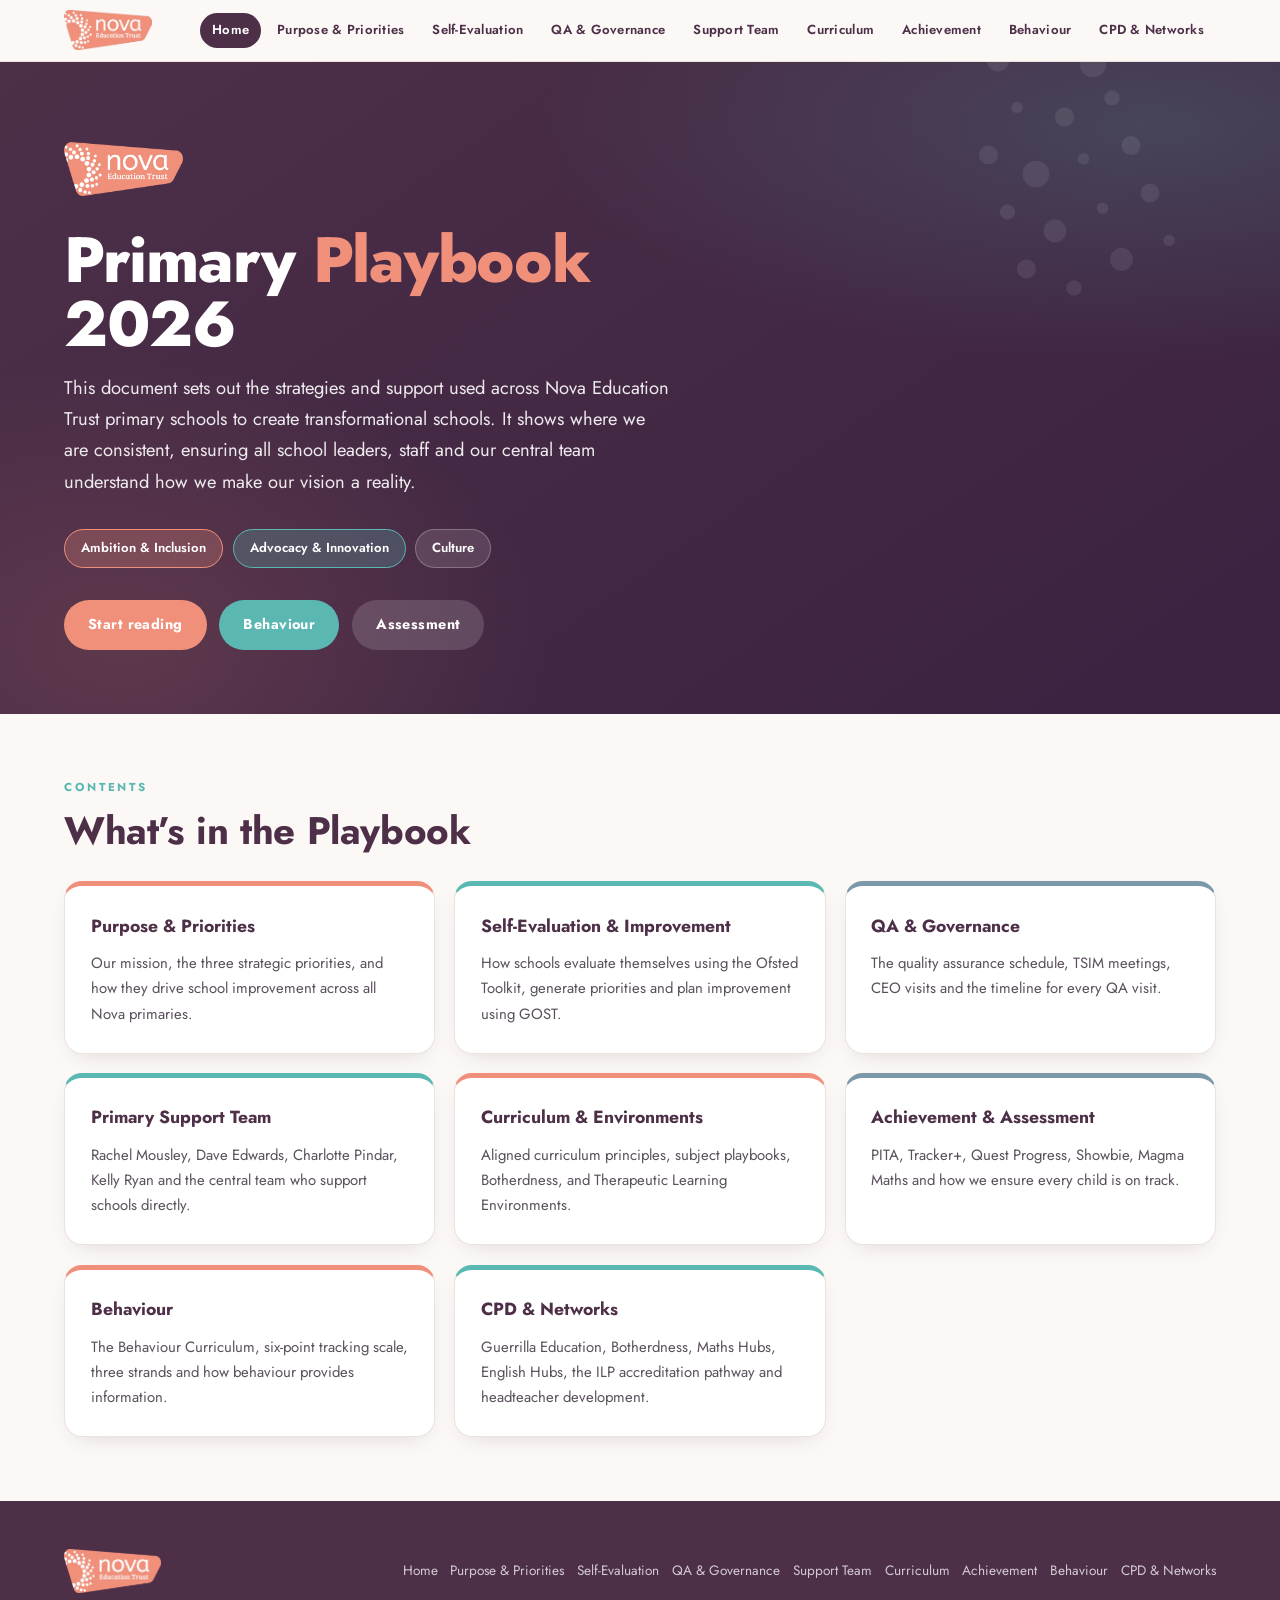
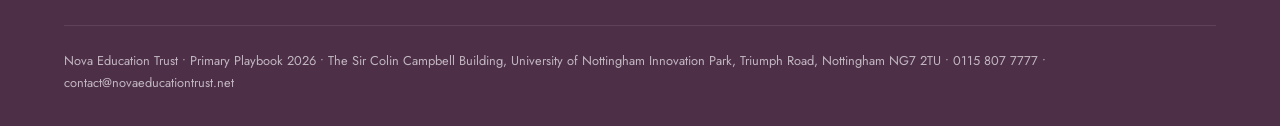
==== index.html @ ba5cb5a9 "Initial commit - Primary Leaders Playbook 26-27" ====
<!DOCTYPE html>
<html lang="en-GB">
<head>
<meta charset="UTF-8">
<meta name="viewport" content="width=device-width,initial-scale=1.0">
<title>Nova Primary Playbook 2026 — Nova Primary Playbook 2026</title>
<link rel="stylesheet" href="style.css">
</head>
<body>
<header class="nav">
  <div class="nav-inner">
    <a class="nav-logo" href="index.html"><img src="assets/nova-logo.png" alt="Nova Education Trust"></a>
    <nav class="links"><a href="index.html" class="active">Home</a><a href="purpose.html">Purpose & Priorities</a><a href="self-evaluation.html">Self-Evaluation</a><a href="governance.html">QA & Governance</a><a href="support-team.html">Support Team</a><a href="curriculum.html">Curriculum</a><a href="achievement.html">Achievement</a><a href="behaviour.html">Behaviour</a><a href="cpd.html">CPD & Networks</a></nav>
    <button class="burger" aria-label="Menu"><span></span><span></span><span></span></button>
  </div>
  <div class="mob-menu"><a href="index.html">Home</a><a href="purpose.html">Purpose & Priorities</a><a href="self-evaluation.html">Self-Evaluation</a><a href="governance.html">QA & Governance</a><a href="support-team.html">Support Team</a><a href="curriculum.html">Curriculum</a><a href="achievement.html">Achievement</a><a href="behaviour.html">Behaviour</a><a href="cpd.html">CPD & Networks</a></div>
</header>

<section class="hero">
  <svg class="hero-dots" viewBox="0 0 200 200" xmlns="http://www.w3.org/2000/svg" aria-hidden="true">
    <circle cx="20" cy="20" r="6" fill="#fff"/><circle cx="45" cy="15" r="4" fill="#fff"/><circle cx="70" cy="22" r="7" fill="#fff"/><circle cx="30" cy="45" r="3" fill="#fff"/><circle cx="55" cy="50" r="5" fill="#fff"/><circle cx="80" cy="40" r="4" fill="#fff"/><circle cx="15" cy="70" r="5" fill="#fff"/><circle cx="40" cy="80" r="7" fill="#fff"/><circle cx="65" cy="72" r="3" fill="#fff"/><circle cx="90" cy="65" r="5" fill="#fff"/><circle cx="25" cy="100" r="4" fill="#fff"/><circle cx="50" cy="110" r="6" fill="#fff"/><circle cx="75" cy="98" r="3" fill="#fff"/><circle cx="100" cy="90" r="5" fill="#fff"/><circle cx="35" cy="130" r="5" fill="#fff"/><circle cx="60" cy="140" r="4" fill="#fff"/><circle cx="85" cy="125" r="6" fill="#fff"/><circle cx="110" cy="115" r="3" fill="#fff"/>
  </svg>
  <div class="wrap">
    <img class="logo" src="assets/nova-logo.png" alt="Nova Education Trust">
    <h1>Primary <span>Playbook</span><br>2026</h1>
    <p class="sub">This document sets out the strategies and support used across Nova Education Trust primary schools to create transformational schools. It shows where we are consistent, ensuring all school leaders, staff and our central team understand how we make our vision a reality.</p>
    <div class="pills">
      <span class="pill c">Ambition &amp; Inclusion</span>
      <span class="pill t">Advocacy &amp; Innovation</span>
      <span class="pill">Culture</span>
    </div>
    <div style="margin-top:2rem;display:flex;gap:.8rem;flex-wrap:wrap">
      <a href="purpose.html" class="btn btn-coral">Start reading</a>
      <a href="behaviour.html" class="btn btn-teal">Behaviour</a>
      <a href="achievement.html" class="btn" style="background:rgba(255,255,255,.15);color:#fff">Assessment</a>
    </div>
  </div>
</section>

<section>
  <div class="wrap">
    <div class="reveal"><div class="eyebrow">Contents</div>
    <h2 class="section-title">What&rsquo;s in the Playbook</h2></div>
    <div class="cards cols-3" style="margin-top:1.8rem">
      <a href="purpose.html" class="card accent-coral reveal" style="text-decoration:none;color:inherit;cursor:pointer">
        <h3>Purpose &amp; Priorities</h3>
        <p>Our mission, the three strategic priorities, and how they drive school improvement across all Nova primaries.</p>
      </a>
      <a href="self-evaluation.html" class="card accent-teal reveal" style="text-decoration:none;color:inherit">
        <h3>Self-Evaluation &amp; Improvement</h3>
        <p>How schools evaluate themselves using the Ofsted Toolkit, generate priorities and plan improvement using GOST.</p>
      </a>
      <a href="governance.html" class="card accent-slate reveal" style="text-decoration:none;color:inherit">
        <h3>QA &amp; Governance</h3>
        <p>The quality assurance schedule, TSIM meetings, CEO visits and the timeline for every QA visit.</p>
      </a>
      <a href="support-team.html" class="card accent-teal reveal" style="text-decoration:none;color:inherit">
        <h3>Primary Support Team</h3>
        <p>Rachel Mousley, Dave Edwards, Charlotte Pindar, Kelly Ryan and the central team who support schools directly.</p>
      </a>
      <a href="curriculum.html" class="card accent-coral reveal" style="text-decoration:none;color:inherit">
        <h3>Curriculum &amp; Environments</h3>
        <p>Aligned curriculum principles, subject playbooks, Botherdness, and Therapeutic Learning Environments.</p>
      </a>
      <a href="achievement.html" class="card accent-slate reveal" style="text-decoration:none;color:inherit">
        <h3>Achievement &amp; Assessment</h3>
        <p>PITA, Tracker+, Quest Progress, Showbie, Magma Maths and how we ensure every child is on track.</p>
      </a>
      <a href="behaviour.html" class="card accent-coral reveal" style="text-decoration:none;color:inherit">
        <h3>Behaviour</h3>
        <p>The Behaviour Curriculum, six-point tracking scale, three strands and how behaviour provides information.</p>
      </a>
      <a href="cpd.html" class="card accent-teal reveal" style="text-decoration:none;color:inherit">
        <h3>CPD &amp; Networks</h3>
        <p>Guerrilla Education, Botherdness, Maths Hubs, English Hubs, the ILP accreditation pathway and headteacher development.</p>
      </a>
    </div>
  </div>
</section>

<footer>
  <div class="wrap">
    <div class="fgrid">
      <img src="assets/nova-logo.png" alt="Nova Education Trust">
      <nav class="fnav"><a href="index.html">Home</a><a href="purpose.html">Purpose & Priorities</a><a href="self-evaluation.html">Self-Evaluation</a><a href="governance.html">QA & Governance</a><a href="support-team.html">Support Team</a><a href="curriculum.html">Curriculum</a><a href="achievement.html">Achievement</a><a href="behaviour.html">Behaviour</a><a href="cpd.html">CPD & Networks</a></nav>
    </div>
    <p class="copy">Nova Education Trust &bull; Primary Playbook 2026 &bull; The Sir Colin Campbell Building, University of Nottingham Innovation Park, Triumph Road, Nottingham NG7 2TU &bull; 0115 807 7777 &bull; contact@novaeducationtrust.net</p>
  </div>
</footer>
<script src="app.js"></script>
</body>
</html>
---- style.css ----
@import url('https://fonts.googleapis.com/css2?family=Jost:wght@300;400;500;600;700;800&family=Lora:ital,wght@0,400;0,600;1,400&display=swap');

:root {
  --coral: #f0907b;
  --coral-dark: #d9755f;
  --coral-tint: #fdeee9;
  --teal: #5ab7b2;
  --teal-dark: #3f9d98;
  --teal-tint: #e7f4f3;
  --slate: #7c98ab;
  --plum: #4d2f48;
  --plum-tint: #f3eef2;
  --ink: #2c2230;
  --paper: #fbf8f6;
  --white: #ffffff;
  --line: #ece3df;
  --display: 'Jost', 'Century Gothic', sans-serif;
  --body: 'Lora', Georgia, serif;
  --shadow: 0 20px 50px -20px rgba(77,47,72,.28);
  --shadow-sm: 0 8px 24px -12px rgba(77,47,72,.22);
}

*, *::before, *::after { box-sizing: border-box; margin: 0; padding: 0; }
html { scroll-behavior: smooth; }
body {
  font-family: var(--body);
  color: var(--ink);
  background: var(--paper);
  line-height: 1.7;
  -webkit-font-smoothing: antialiased;
}
h1,h2,h3,h4,h5,nav,label,.eyebrow,.btn,.tag { font-family: var(--display); }
img { max-width: 100%; height: auto; display: block; }

/* ── NAV ── */
header.nav {
  position: sticky; top: 0; z-index: 200;
  background: rgba(251,248,246,.92);
  backdrop-filter: blur(14px);
  border-bottom: 1px solid var(--line);
}
.nav-inner {
  max-width: 1200px; margin: 0 auto; padding: .65rem 1.5rem;
  display: flex; align-items: center; gap: 1rem; justify-content: space-between;
}
.nav-logo img { height: 40px; }
nav.links { display: flex; flex-wrap: wrap; gap: .25rem; }
nav.links a {
  font-size: .82rem; font-weight: 600; letter-spacing: .02em;
  color: var(--plum); text-decoration: none;
  padding: .4rem .75rem; border-radius: 999px; transition: .2s;
  white-space: nowrap;
}
nav.links a:hover { background: var(--plum-tint); }
nav.links a.active { background: var(--plum); color: #fff; }

/* hamburger */
.burger { display: none; background: none; border: none; cursor: pointer; padding: .4rem; }
.burger span { display: block; width: 22px; height: 2px; background: var(--plum); margin: 4px 0; border-radius: 2px; transition: .3s; }
.mob-menu { display: none; flex-direction: column; gap: .3rem; padding: .8rem 1.5rem 1rem; background: var(--paper); border-bottom: 1px solid var(--line); }
.mob-menu a { font-family: var(--display); font-size: .88rem; font-weight: 600; color: var(--plum); text-decoration: none; padding: .5rem .8rem; border-radius: 8px; }
.mob-menu a:hover { background: var(--plum-tint); }
.mob-menu.open { display: flex; }

/* ── LAYOUT ── */
.wrap { max-width: 1200px; margin: 0 auto; padding: 0 1.5rem; }
section { padding: 4rem 0; position: relative; }
.band { background: var(--white); border-top: 1px solid var(--line); border-bottom: 1px solid var(--line); }
.band-coral { background: var(--coral); color: #fff; }
.band-teal { background: var(--teal); color: #fff; }
.band-plum { background: var(--plum); color: #fff; }
.band-tint { background: var(--teal-tint); }

.eyebrow {
  font-size: .72rem; font-weight: 700; letter-spacing: .25em;
  text-transform: uppercase; color: var(--teal); margin-bottom: .8rem;
}
.band-coral .eyebrow, .band-plum .eyebrow { color: rgba(255,255,255,.75); }
h2.section-title {
  font-size: clamp(1.6rem, 3.2vw, 2.4rem); font-weight: 700;
  color: var(--plum); line-height: 1.1; letter-spacing: -.01em;
}
.band-coral h2.section-title, .band-plum h2.section-title { color: #fff; }
.lead { font-size: 1.08rem; max-width: 66ch; color: #5a4f5c; margin-top: .9rem; font-family: var(--display); font-weight: 400; }
.band-coral .lead, .band-plum .lead { color: rgba(255,255,255,.9); }

/* ── HERO ── */
.hero {
  position: relative; overflow: hidden;
  background: linear-gradient(145deg, var(--plum) 0%, #3a2240 100%);
  color: #fff; padding: 5rem 0 4rem;
}
.hero::before {
  content: ''; position: absolute; inset: 0;
  background: radial-gradient(ellipse 80% 60% at 90% 10%, rgba(90,183,178,.2), transparent 60%),
              radial-gradient(ellipse 60% 80% at 10% 90%, rgba(240,144,123,.15), transparent 55%);
}
.hero .wrap { position: relative; z-index: 2; }
.hero img.logo { height: 54px; margin-bottom: 2rem; }
.hero h1 { font-size: clamp(2.2rem, 5.5vw, 4rem); font-weight: 800; line-height: 1; letter-spacing: -.02em; }
.hero h1 span { color: var(--coral); }
.hero .sub { font-family: var(--display); font-size: 1.15rem; margin-top: 1rem; opacity: .9; max-width: 55ch; font-weight: 400; }
.hero .pills { display: flex; flex-wrap: wrap; gap: .6rem; margin-top: 2rem; }
.pill { background: rgba(255,255,255,.12); border: 1px solid rgba(255,255,255,.25); border-radius: 999px; padding: .45rem 1rem; font-family: var(--display); font-size: .82rem; font-weight: 600; color: #fff; }
.pill.c { background: rgba(240,144,123,.25); border-color: var(--coral); }
.pill.t { background: rgba(90,183,178,.25); border-color: var(--teal); }
.hero-dots { position: absolute; right: -60px; top: -40px; width: 380px; opacity: .08; pointer-events: none; }

/* ── BUTTONS ── */
.btn {
  display: inline-block; text-decoration: none; font-weight: 700;
  font-size: .9rem; letter-spacing: .03em;
  padding: .8rem 1.5rem; border-radius: 999px; transition: .2s; cursor: pointer; border: none;
}
.btn-coral { background: var(--coral); color: #fff; }
.btn-coral:hover { background: var(--coral-dark); transform: translateY(-2px); }
.btn-teal { background: var(--teal); color: #fff; }
.btn-teal:hover { background: var(--teal-dark); transform: translateY(-2px); }
.btn-outline { background: transparent; border: 2px solid var(--plum); color: var(--plum); }
.btn-outline:hover { background: var(--plum); color: #fff; }

/* ── CARDS ── */
.cards { display: grid; gap: 1.2rem; }
.cards.cols-2 { grid-template-columns: repeat(2, 1fr); }
.cards.cols-3 { grid-template-columns: repeat(3, 1fr); }
.cards.cols-4 { grid-template-columns: repeat(4, 1fr); }
.card {
  background: #fff; border: 1px solid var(--line); border-radius: 18px;
  padding: 1.6rem; box-shadow: var(--shadow-sm);
}
.card.accent-coral { border-top: 5px solid var(--coral); }
.card.accent-teal { border-top: 5px solid var(--teal); }
.card.accent-slate { border-top: 5px solid var(--slate); }
.card h3 { font-size: 1.1rem; color: var(--plum); margin-bottom: .6rem; }
.card p { font-size: .93rem; color: #5a4f5c; font-family: var(--display); }
.card ul { list-style: none; margin-top: .6rem; }
.card ul li { font-size: .9rem; font-family: var(--display); color: #4a4050; padding-left: 1.2rem; position: relative; margin-bottom: .4rem; }
.card ul li::before { content: "→"; position: absolute; left: 0; color: var(--teal); font-weight: 700; font-size: .8rem; top: .1em; }

/* ── SPLIT LAYOUT ── */
.split { display: grid; grid-template-columns: 1fr 1fr; gap: 3rem; align-items: start; }
.split.flip { }
.split img { border-radius: 16px; box-shadow: var(--shadow); width: 100%; }

/* ── PRIORITIES ── */
.priority { display: flex; gap: 1.2rem; align-items: flex-start; margin-bottom: 1.4rem; }
.priority .num {
  width: 44px; height: 44px; border-radius: 50%; display: grid; place-items: center;
  font-family: var(--display); font-weight: 800; font-size: 1.1rem; color: #fff; flex-shrink: 0;
}
.priority .num.c { background: var(--coral); }
.priority .num.t { background: var(--teal); }
.priority .num.s { background: var(--slate); }
.priority h4 { font-size: 1.05rem; color: var(--plum); margin-bottom: .2rem; }
.priority p { font-size: .92rem; font-family: var(--display); color: #5a4f5c; }

/* ── STEPS ── */
.steps { display: flex; flex-direction: column; gap: 0; }
.step { display: flex; gap: 1.2rem; padding: 1.1rem 0; border-bottom: 1px solid var(--line); }
.step:last-child { border-bottom: none; }
.step .icon { width: 36px; height: 36px; border-radius: 8px; background: var(--teal-tint); color: var(--teal); display: grid; place-items: center; font-family: var(--display); font-weight: 700; font-size: .85rem; flex-shrink: 0; margin-top: .1rem; }
.step h4 { font-size: .98rem; color: var(--plum); margin-bottom: .15rem; }
.step p { font-size: .88rem; font-family: var(--display); color: #5a4f5c; }

/* ── QA SCHEDULE TABLE ── */
.qa-table-wrap { overflow-x: auto; border-radius: 14px; box-shadow: var(--shadow-sm); margin-top: 1.5rem; }
table.qa { border-collapse: separate; border-spacing: 0; width: 100%; min-width: 700px; background: #fff; }
table.qa th, table.qa td { padding: .65rem .9rem; font-size: .82rem; font-family: var(--display); text-align: left; border-bottom: 1px solid var(--line); vertical-align: middle; }
table.qa thead th { background: var(--plum); color: #fff; font-weight: 700; }
table.qa thead th:first-child { background: var(--plum); }
table.qa tbody th { background: var(--paper); color: var(--plum); font-weight: 700; white-space: nowrap; }
table.qa .safeguarding { background: #fff3e0; color: #b45309; border-radius: 6px; padding: .3rem .5rem; font-size: .76rem; font-weight: 600; display: inline-block; }
table.qa .send { background: var(--teal-tint); color: var(--teal-dark); border-radius: 6px; padding: .3rem .5rem; font-size: .76rem; font-weight: 600; display: inline-block; }
table.qa .tl { background: #e8f4ff; color: #2563eb; border-radius: 6px; padding: .3rem .5rem; font-size: .76rem; font-weight: 600; display: inline-block; }
table.qa .ca { background: var(--plum-tint); color: var(--plum); border-radius: 6px; padding: .3rem .5rem; font-size: .76rem; font-weight: 600; display: inline-block; }
table.qa .beh { background: var(--coral-tint); color: var(--coral-dark); border-radius: 6px; padding: .3rem .5rem; font-size: .76rem; font-weight: 600; display: inline-block; }

/* ── PERSON CARDS ── */
.person { background: #fff; border-radius: 18px; padding: 1.8rem; border-left: 6px solid var(--teal); box-shadow: var(--shadow-sm); margin-bottom: 1.4rem; }
.person h3 { font-size: 1.15rem; color: var(--teal-dark); margin-bottom: .1rem; }
.person .role { font-family: var(--display); font-weight: 600; font-size: .9rem; color: var(--slate); margin-bottom: .8rem; }
.person ul { list-style: none; columns: 2; gap: 1rem; }
.person ul li { font-size: .88rem; font-family: var(--display); color: #4a4050; padding-left: 1.2rem; position: relative; margin-bottom: .4rem; break-inside: avoid; }
.person ul li::before { content: "✓"; position: absolute; left: 0; color: var(--teal); font-weight: 700; font-size: .78rem; }

/* ── PITA SCALE ── */
.pita-grid { display: grid; grid-template-columns: repeat(6,1fr); gap: .8rem; margin-top: 1.5rem; }
.pita-item { border-radius: 14px; padding: 1.1rem .9rem; text-align: center; }
.pita-item .pnum { font-family: var(--display); font-weight: 800; font-size: 1.6rem; line-height: 1; }
.pita-item .plabel { font-family: var(--display); font-weight: 700; font-size: .78rem; margin: .3rem 0 .4rem; }
.pita-item p { font-size: .75rem; font-family: var(--display); line-height: 1.35; }
.p1 { background: #fce8e8; } .p1 .pnum { color: var(--coral-dark); }
.p2 { background: #fef3e8; } .p2 .pnum { color: #c2770c; }
.p3 { background: #fef9e8; } .p3 .pnum { color: #a0830f; }
.p4 { background: #e8f5f0; } .p4 .pnum { color: #2e7d62; }
.p5 { background: var(--teal-tint); } .p5 .pnum { color: var(--teal-dark); }
.p6 { background: #e8f0fe; } .p6 .pnum { color: #3b4fd4; }

/* ── BEHAVIOUR SCORES ── */
.bscore-grid { display: grid; grid-template-columns: repeat(3,1fr); gap: 1rem; margin-top: 1.5rem; }
.bscore { border-radius: 16px; padding: 1.4rem; }
.bscore .bnum { font-family: var(--display); font-weight: 800; font-size: 2rem; line-height: 1; }
.bscore h4 { font-family: var(--display); font-weight: 700; font-size: .92rem; margin: .3rem 0 .5rem; }
.bscore ul { list-style: none; }
.bscore li { font-size: .82rem; font-family: var(--display); padding-left: 1rem; position: relative; margin-bottom: .3rem; }
.bscore li::before { content: "•"; position: absolute; left: 0; }
.bs1 { background: #fce8e8; } .bs1 .bnum { color: var(--coral-dark); }
.bs2 { background: #fef3e8; } .bs2 .bnum { color: #c2770c; }
.bs3 { background: #fef9e8; } .bs3 .bnum { color: #a0830f; }
.bs4 { background: #e8f5f0; } .bs4 .bnum { color: #2e7d62; }
.bs5 { background: var(--teal-tint); } .bs5 .bnum { color: var(--teal-dark); }
.bs6 { background: #e8f0fe; } .bs6 .bnum { color: #3b4fd4; }

/* ── NETWORK CARDS ── */
.network { background: #fff; border-radius: 16px; padding: 1.5rem; border-top: 4px solid var(--teal); box-shadow: var(--shadow-sm); }
.network h3 { font-size: 1rem; color: var(--plum); margin-bottom: .5rem; }
.network p { font-size: .88rem; font-family: var(--display); color: #5a4f5c; }

/* ── INLINE QUOTE / CALLOUT ── */
.callout { background: var(--teal-tint); border-left: 5px solid var(--teal); border-radius: 0 14px 14px 0; padding: 1.4rem 1.6rem; margin: 1.5rem 0; }
.callout p { font-size: 1rem; color: var(--plum); font-family: var(--display); font-weight: 500; }
.callout.coral { background: var(--coral-tint); border-left-color: var(--coral); }

/* ── BEHAVIOUR CURRICULUM STRANDS ── */
.strands { display: grid; grid-template-columns: repeat(4,1fr); gap: 1rem; margin-top: 1.5rem; }
.strand { border-radius: 16px; padding: 1.4rem 1.2rem; text-align: center; }
.strand .icon { font-size: 2rem; margin-bottom: .7rem; }
.strand h4 { font-family: var(--display); font-weight: 700; font-size: .9rem; color: #fff; }
.s1 { background: #7db8d8; }
.s2 { background: var(--teal); }
.s3 { background: #5ab7b2cc; }
.s4 { background: var(--coral); }

/* ── REVEAL ── */
.reveal { opacity: 0; transform: translateY(22px); transition: opacity .65s ease, transform .65s ease; }
.reveal.in { opacity: 1; transform: none; }

/* ── PAGE HERO ── */
.page-hero { padding: 3.5rem 0 3rem; color: #fff; position: relative; overflow: hidden; }
.page-hero.coral { background: linear-gradient(135deg, var(--coral), var(--coral-dark)); }
.page-hero.teal { background: linear-gradient(135deg, var(--teal), var(--teal-dark)); }
.page-hero.plum { background: linear-gradient(135deg, var(--plum), #3a2240); }
.page-hero.slate { background: linear-gradient(135deg, var(--slate), #5d7e92); }
.page-hero h1 { font-size: clamp(1.9rem, 4.5vw, 3.2rem); font-weight: 800; }
.page-hero .sub { font-family: var(--display); font-size: 1.05rem; margin-top: .8rem; opacity: .92; max-width: 60ch; }

/* ── FOOTER ── */
footer { background: var(--plum); color: #fff; padding: 3rem 0 2rem; }
footer .fgrid { display: flex; justify-content: space-between; align-items: center; gap: 2rem; flex-wrap: wrap; }
footer img { height: 44px; }
footer .fnav { display: flex; flex-wrap: wrap; gap: .8rem; }
footer .fnav a { color: rgba(255,255,255,.75); text-decoration: none; font-family: var(--display); font-size: .85rem; }
footer .fnav a:hover { color: #fff; }
footer .copy { margin-top: 2rem; padding-top: 1.5rem; border-top: 1px solid rgba(255,255,255,.15); font-size: .8rem; opacity: .65; font-family: var(--display); }

/* ── RESPONSIVE ── */
@media(max-width:960px) {
  .cards.cols-3, .cards.cols-4 { grid-template-columns: repeat(2,1fr); }
  .split { grid-template-columns: 1fr; }
  .pita-grid { grid-template-columns: repeat(3,1fr); }
  .bscore-grid { grid-template-columns: repeat(2,1fr); }
  .strands { grid-template-columns: repeat(2,1fr); }
  nav.links { display: none; }
  .burger { display: block; }
}
@media(max-width:600px) {
  .cards.cols-2, .cards.cols-3, .cards.cols-4 { grid-template-columns: 1fr; }
  .pita-grid { grid-template-columns: repeat(2,1fr); }
  .person ul { columns: 1; }
  section { padding: 2.8rem 0; }
}
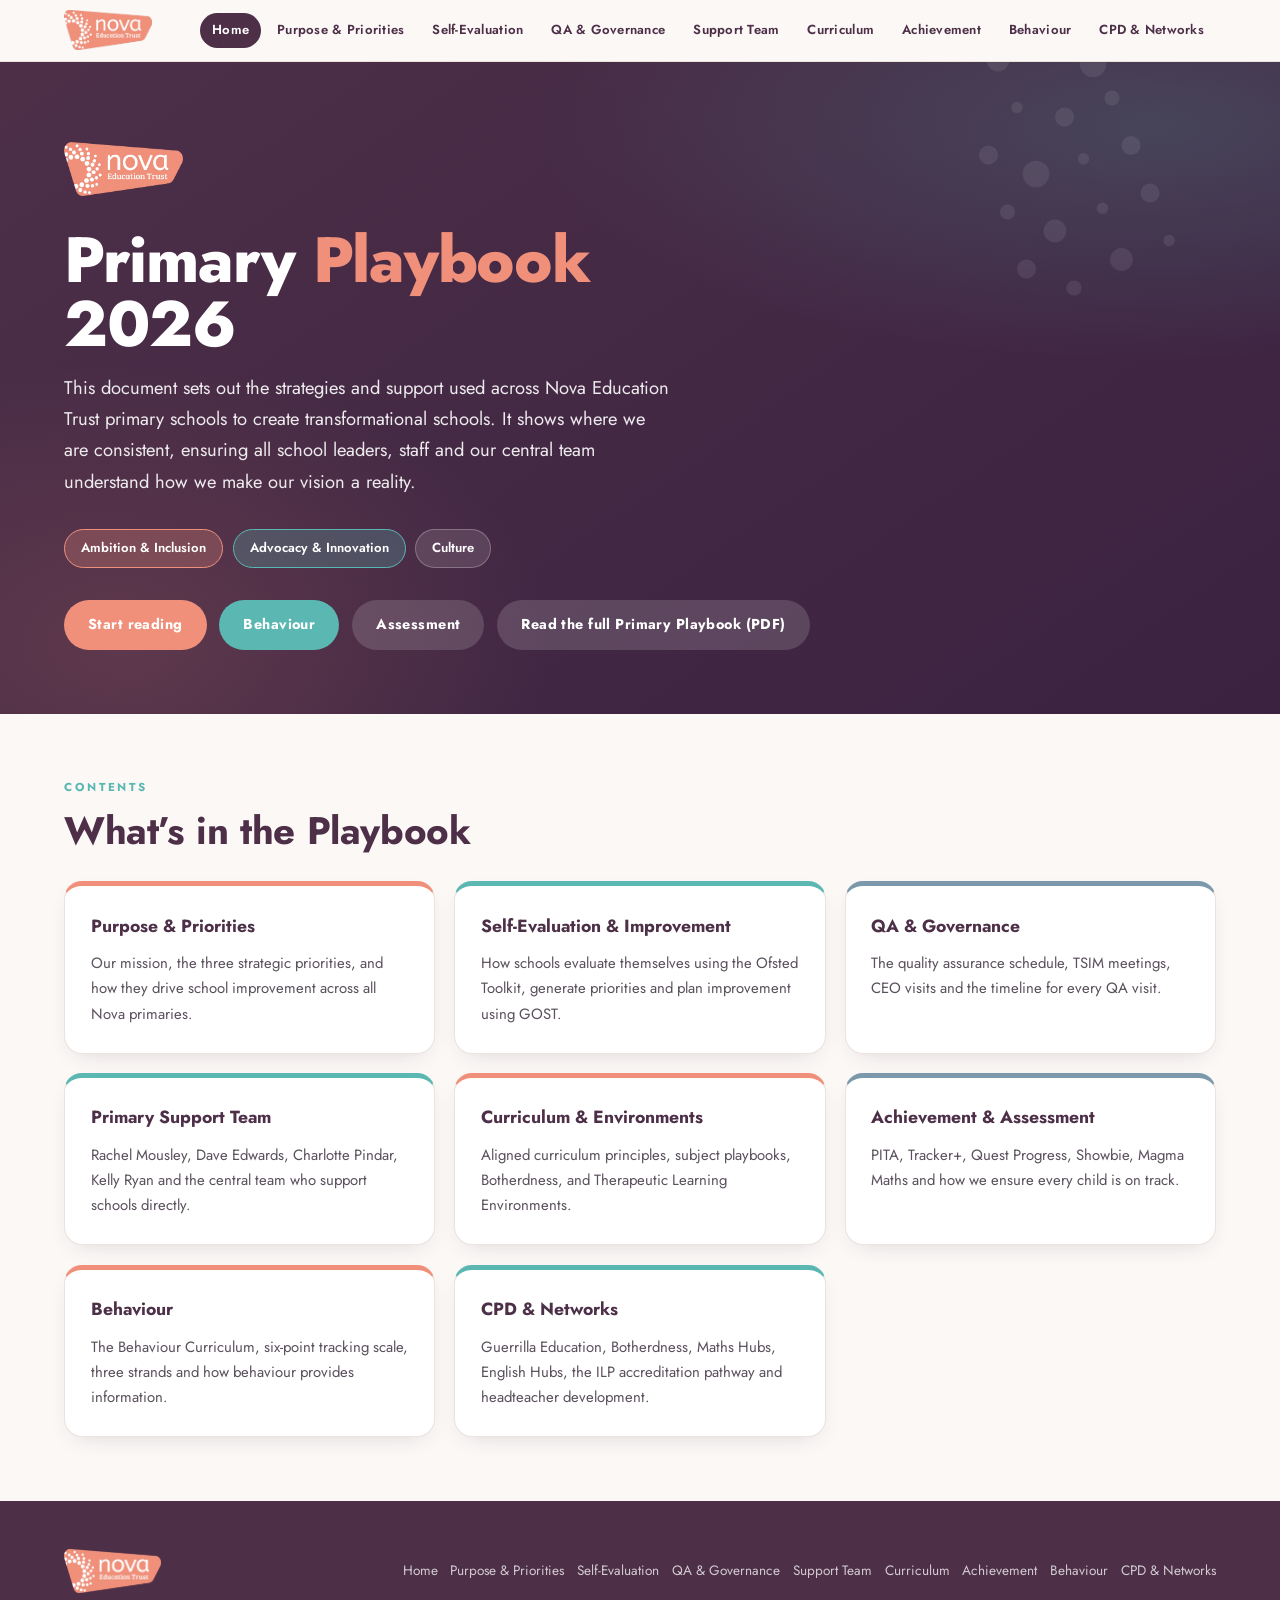
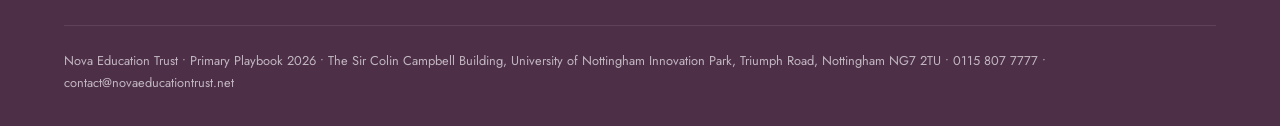
==== commit 019d49fe: "Update site content: strategy, roles, images, QA schedule, and behaviour link Home: add Primary Play" ====
--- a/index.html
+++ b/index.html
@@ -33,6 +33,7 @@
       <a href="purpose.html" class="btn btn-coral">Start reading</a>
       <a href="behaviour.html" class="btn btn-teal">Behaviour</a>
       <a href="achievement.html" class="btn" style="background:rgba(255,255,255,.15);color:#fff">Assessment</a>
+      <a href="PROOF-01_NET_Primary-Playbook-2026.pdf" class="btn" style="background:rgba(255,255,255,.15);color:#fff" target="_blank" rel="noopener">Read the full Primary Playbook (PDF)</a>
     </div>
   </div>
 </section>
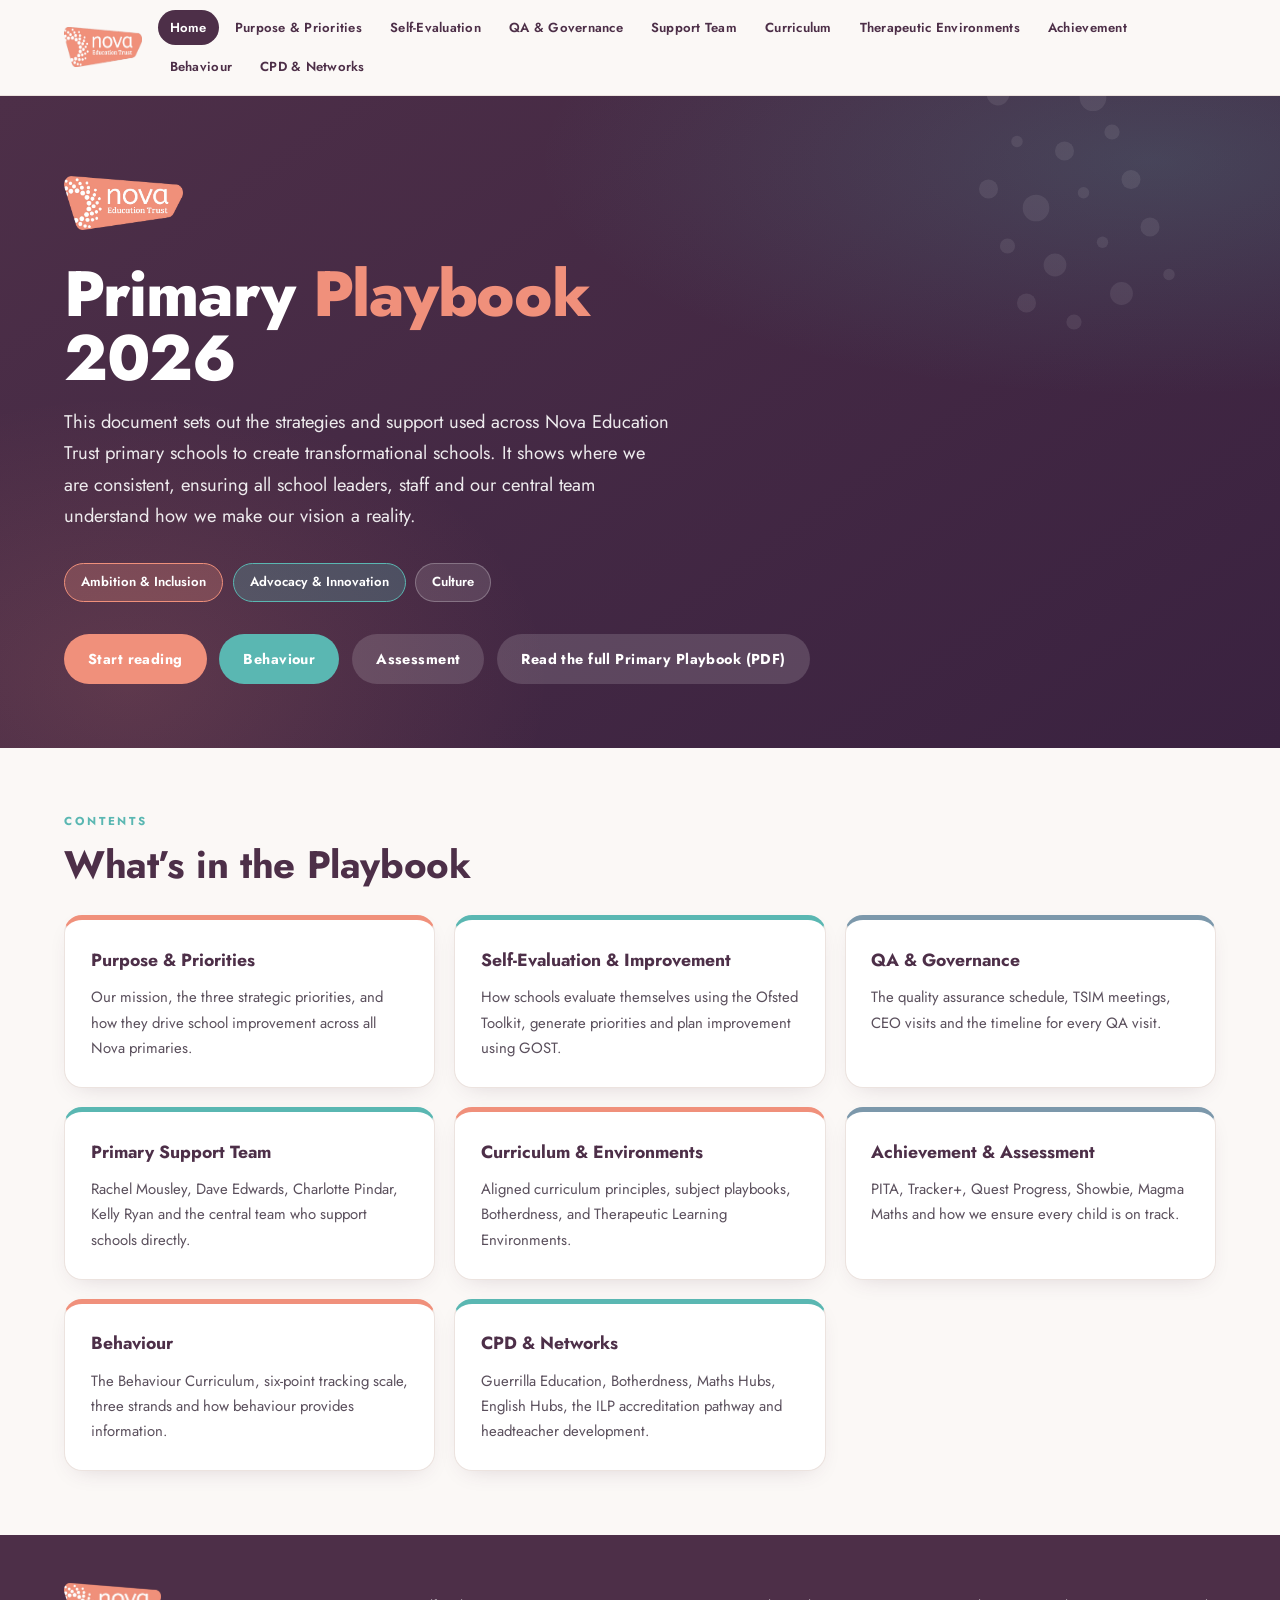
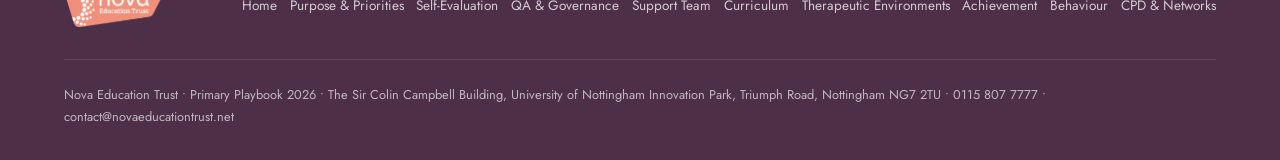
==== commit bdd93664: "Add Therapeutic Learning Environments page and update all navigation - Create therapeutic.html as a " ====
--- a/index.html
+++ b/index.html
@@ -10,10 +10,10 @@
 <header class="nav">
   <div class="nav-inner">
     <a class="nav-logo" href="index.html"><img src="assets/nova-logo.png" alt="Nova Education Trust"></a>
-    <nav class="links"><a href="index.html" class="active">Home</a><a href="purpose.html">Purpose & Priorities</a><a href="self-evaluation.html">Self-Evaluation</a><a href="governance.html">QA & Governance</a><a href="support-team.html">Support Team</a><a href="curriculum.html">Curriculum</a><a href="achievement.html">Achievement</a><a href="behaviour.html">Behaviour</a><a href="cpd.html">CPD & Networks</a></nav>
+    <nav class="links"><a href="index.html" class="active">Home</a><a href="purpose.html">Purpose & Priorities</a><a href="self-evaluation.html">Self-Evaluation</a><a href="governance.html">QA & Governance</a><a href="support-team.html">Support Team</a><a href="curriculum.html">Curriculum</a><a href="therapeutic.html">Therapeutic Environments</a><a href="achievement.html">Achievement</a><a href="behaviour.html">Behaviour</a><a href="cpd.html">CPD & Networks</a></nav>
     <button class="burger" aria-label="Menu"><span></span><span></span><span></span></button>
   </div>
-  <div class="mob-menu"><a href="index.html">Home</a><a href="purpose.html">Purpose & Priorities</a><a href="self-evaluation.html">Self-Evaluation</a><a href="governance.html">QA & Governance</a><a href="support-team.html">Support Team</a><a href="curriculum.html">Curriculum</a><a href="achievement.html">Achievement</a><a href="behaviour.html">Behaviour</a><a href="cpd.html">CPD & Networks</a></div>
+  <div class="mob-menu"><a href="index.html">Home</a><a href="purpose.html">Purpose & Priorities</a><a href="self-evaluation.html">Self-Evaluation</a><a href="governance.html">QA & Governance</a><a href="support-team.html">Support Team</a><a href="curriculum.html">Curriculum</a><a href="therapeutic.html">Therapeutic Environments</a><a href="achievement.html">Achievement</a><a href="behaviour.html">Behaviour</a><a href="cpd.html">CPD & Networks</a></div>
 </header>
 
 <section class="hero">
@@ -83,7 +83,7 @@
   <div class="wrap">
     <div class="fgrid">
       <img src="assets/nova-logo.png" alt="Nova Education Trust">
-      <nav class="fnav"><a href="index.html">Home</a><a href="purpose.html">Purpose & Priorities</a><a href="self-evaluation.html">Self-Evaluation</a><a href="governance.html">QA & Governance</a><a href="support-team.html">Support Team</a><a href="curriculum.html">Curriculum</a><a href="achievement.html">Achievement</a><a href="behaviour.html">Behaviour</a><a href="cpd.html">CPD & Networks</a></nav>
+      <nav class="fnav"><a href="index.html">Home</a><a href="purpose.html">Purpose & Priorities</a><a href="self-evaluation.html">Self-Evaluation</a><a href="governance.html">QA & Governance</a><a href="support-team.html">Support Team</a><a href="curriculum.html">Curriculum</a><a href="therapeutic.html">Therapeutic Environments</a><a href="achievement.html">Achievement</a><a href="behaviour.html">Behaviour</a><a href="cpd.html">CPD & Networks</a></nav>
     </div>
     <p class="copy">Nova Education Trust &bull; Primary Playbook 2026 &bull; The Sir Colin Campbell Building, University of Nottingham Innovation Park, Triumph Road, Nottingham NG7 2TU &bull; 0115 807 7777 &bull; contact@novaeducationtrust.net</p>
   </div>
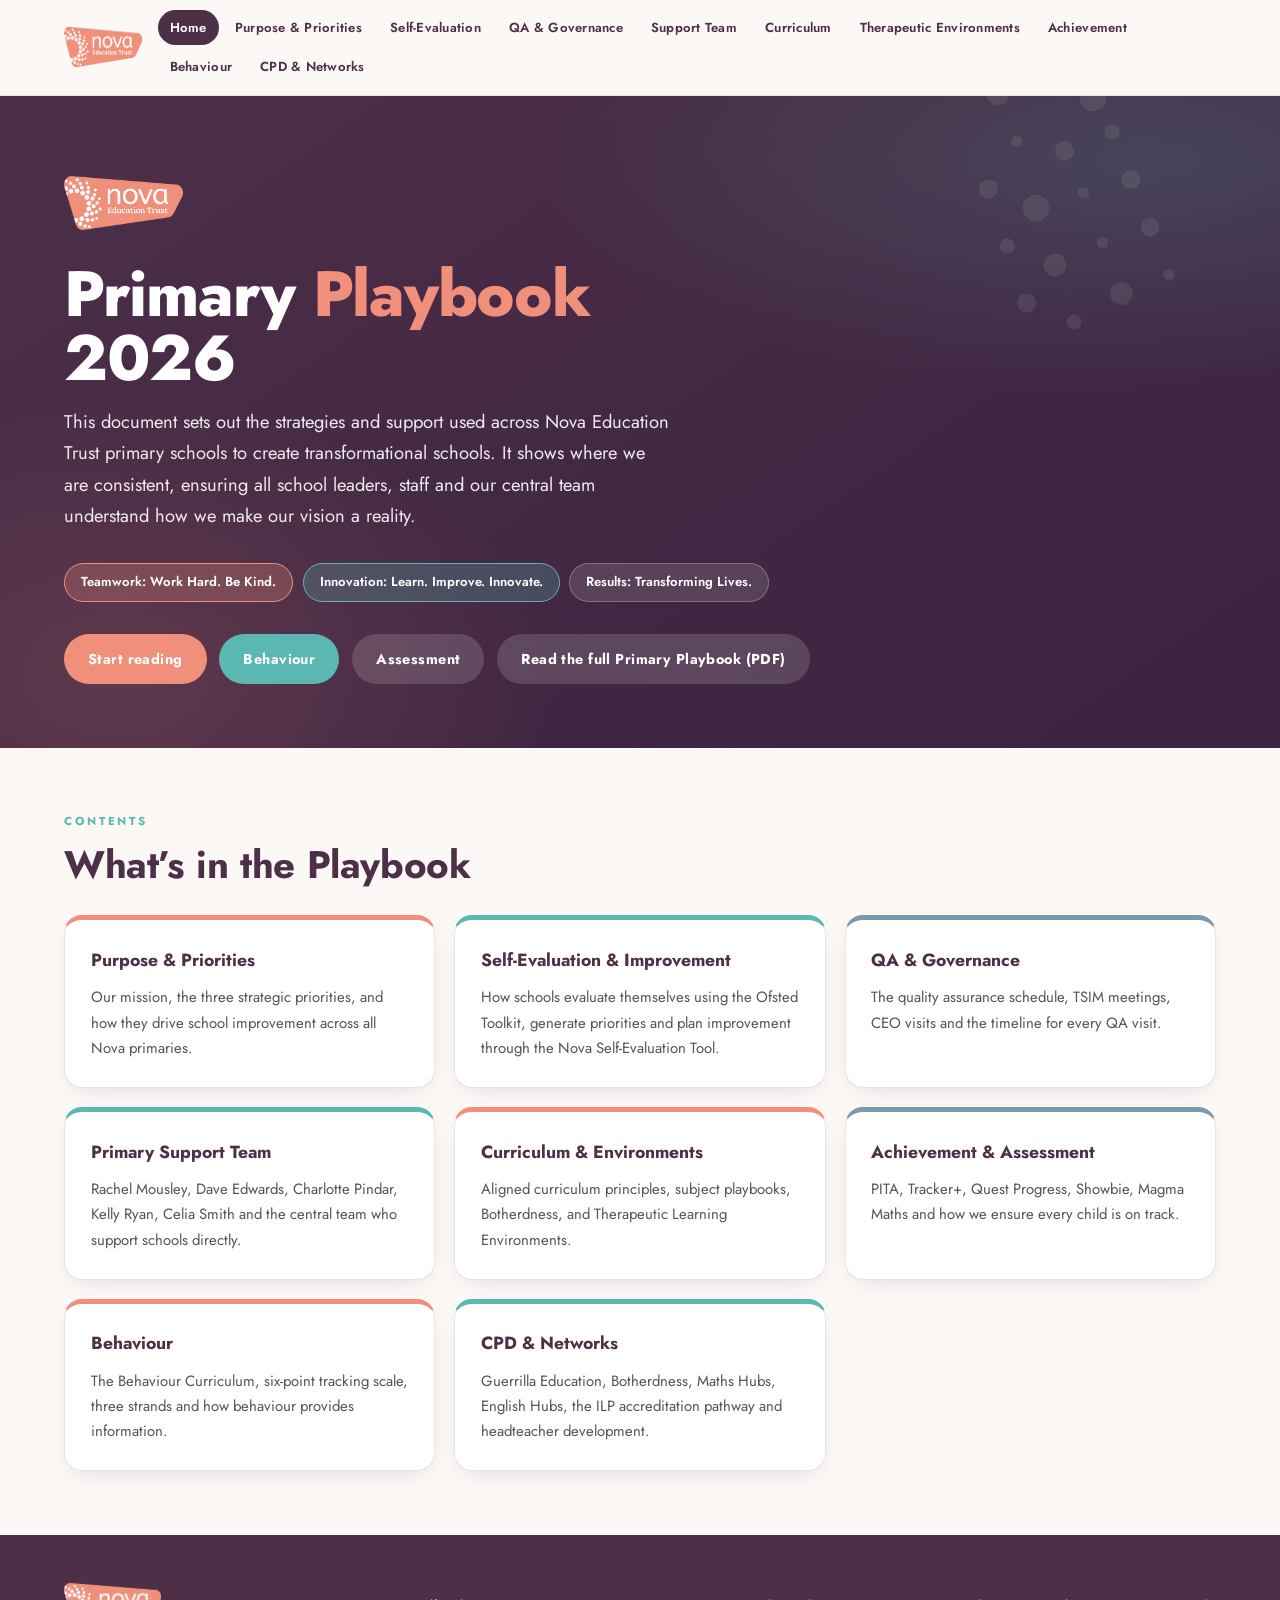
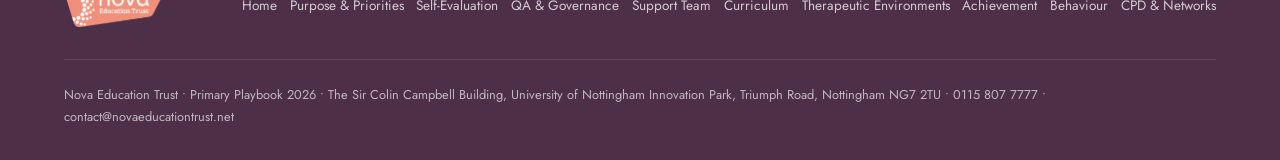
==== commit 0f44b937: "Update home page: replace old pillars with Teamwork/Innovation/Results, remove GOST reference, add C" ====
--- a/index.html
+++ b/index.html
@@ -25,9 +25,9 @@
     <h1>Primary <span>Playbook</span><br>2026</h1>
     <p class="sub">This document sets out the strategies and support used across Nova Education Trust primary schools to create transformational schools. It shows where we are consistent, ensuring all school leaders, staff and our central team understand how we make our vision a reality.</p>
     <div class="pills">
-      <span class="pill c">Ambition &amp; Inclusion</span>
-      <span class="pill t">Advocacy &amp; Innovation</span>
-      <span class="pill">Culture</span>
+      <span class="pill c">Teamwork: Work Hard. Be Kind.</span>
+      <span class="pill t">Innovation: Learn. Improve. Innovate.</span>
+      <span class="pill">Results: Transforming Lives.</span>
     </div>
     <div style="margin-top:2rem;display:flex;gap:.8rem;flex-wrap:wrap">
       <a href="purpose.html" class="btn btn-coral">Start reading</a>
@@ -49,7 +49,7 @@
       </a>
       <a href="self-evaluation.html" class="card accent-teal reveal" style="text-decoration:none;color:inherit">
         <h3>Self-Evaluation &amp; Improvement</h3>
-        <p>How schools evaluate themselves using the Ofsted Toolkit, generate priorities and plan improvement using GOST.</p>
+        <p>How schools evaluate themselves using the Ofsted Toolkit, generate priorities and plan improvement through the Nova Self-Evaluation Tool.</p>
       </a>
       <a href="governance.html" class="card accent-slate reveal" style="text-decoration:none;color:inherit">
         <h3>QA &amp; Governance</h3>
@@ -57,7 +57,7 @@
       </a>
       <a href="support-team.html" class="card accent-teal reveal" style="text-decoration:none;color:inherit">
         <h3>Primary Support Team</h3>
-        <p>Rachel Mousley, Dave Edwards, Charlotte Pindar, Kelly Ryan and the central team who support schools directly.</p>
+        <p>Rachel Mousley, Dave Edwards, Charlotte Pindar, Kelly Ryan, Celia Smith and the central team who support schools directly.</p>
       </a>
       <a href="curriculum.html" class="card accent-coral reveal" style="text-decoration:none;color:inherit">
         <h3>Curriculum &amp; Environments</h3>
